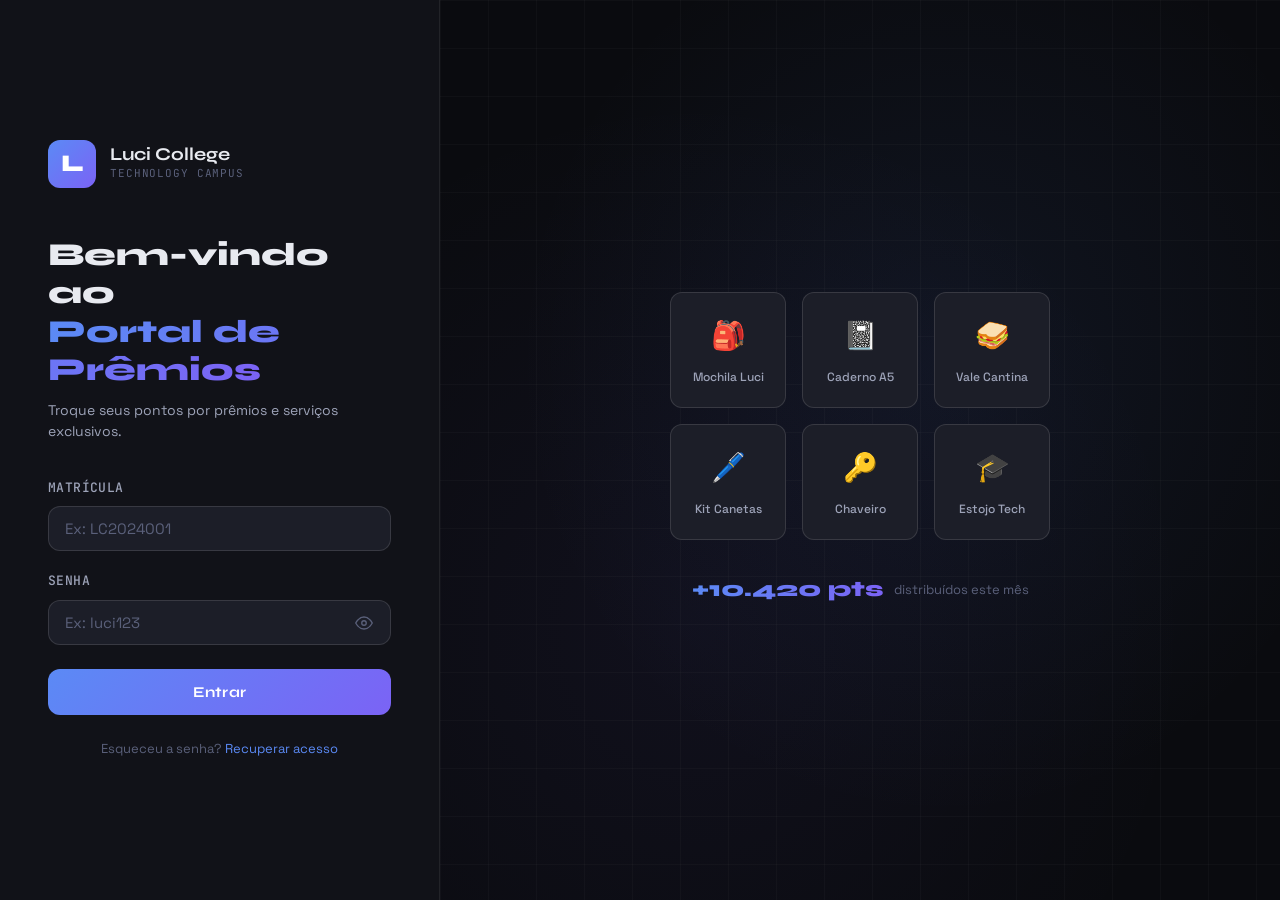
==== index.html @ dd3ebf3c "feat: initial commit" ====
<!DOCTYPE html>
<html lang="pt-BR">
<head>
  <meta charset="UTF-8" />
  <meta name="viewport" content="width=device-width, initial-scale=1.0" />
  <title>Luci College — Portal de Prêmios</title>
  <link rel="preconnect" href="https://fonts.googleapis.com" />
  <link rel="preconnect" href="https://fonts.gstatic.com" crossorigin />
  <link href="https://fonts.googleapis.com/css2?family=Space+Grotesk:wght@300;400;500;600;700&family=Syne:wght@400;700;800&family=JetBrains+Mono:wght@400;500&display=swap" rel="stylesheet" />
  <link rel="stylesheet" href="style.css" />
</head>
<body>

  <!-- ──────────── LOGIN OVERLAY ──────────── -->
  <div id="login-overlay" class="overlay active">
    <div class="login-card">
      <div class="login-logo">
        <div class="logo-mark">
          <span class="logo-l">L</span>
        </div>
        <div class="login-brand">
          <span class="brand-name">Luci College</span>
          <span class="brand-tag">Technology Campus</span>
        </div>
      </div>

      <h2 class="login-title">Bem-vindo ao<br/><em>Portal de Prêmios</em></h2>
      <p class="login-sub">Troque seus pontos por prêmios e serviços exclusivos.</p>

      <form id="login-form" class="login-form" autocomplete="off">
        <div class="field-group">
          <label for="matricula">Matrícula</label>
          <input type="text" id="matricula" name="matricula" placeholder="Ex: LC2024001" required />
        </div>
        <div class="field-group">
          <label for="senha">Senha</label>
          <div class="input-wrapper">
            <input type="password" id="senha" name="senha" placeholder="Ex: luci123" required />
            <button type="button" class="toggle-pass" onclick="togglePass()" title="Mostrar senha">
              <svg viewBox="0 0 24 24" fill="none" stroke="currentColor" stroke-width="1.8"><path d="M1 12s4-8 11-8 11 8 11 8-4 8-11 8-11-8-11-8z"/><circle cx="12" cy="12" r="3"/></svg>
            </button>
          </div>
        </div>
        <div id="login-error" class="login-error hidden">Matrícula ou senha inválidos.</div>
        <button type="submit" class="btn-login" id="btn-login">
          <span id="btn-text">Entrar</span>
          <span id="btn-loader" class="btn-loader hidden"></span>
        </button>
      </form>

      <p class="login-help">Esqueceu a senha? <a href="#" onclick="alert('Entre em contato com a secretaria.')">Recuperar acesso</a></p>
    </div>

    <div class="login-visual">
      <div class="visual-grid">
        <div class="vg-card vc1"><span class="vg-icon">🎒</span><span>Mochila Luci</span></div>
        <div class="vg-card vc2"><span class="vg-icon">📓</span><span>Caderno A5</span></div>
        <div class="vg-card vc3"><span class="vg-icon">🥪</span><span>Vale Cantina</span></div>
        <div class="vg-card vc4"><span class="vg-icon">🖊️</span><span>Kit Canetas</span></div>
        <div class="vg-card vc5"><span class="vg-icon">🔑</span><span>Chaveiro</span></div>
        <div class="vg-card vc6"><span class="vg-icon">🎓</span><span>Estojo Tech</span></div>
      </div>
      <div class="visual-tagline">
        <span class="tag-pts">+10.420 pts</span>
        <span class="tag-text">distribuídos este mês</span>
      </div>
    </div>
  </div>

  <!-- ──────────── MAIN APP ──────────── -->
  <div id="app" class="app hidden">

    <!-- HEADER -->
    <header class="header">
      <div class="header-left">
        <div class="logo-inline">
          <div class="logo-mark sm"><span class="logo-l">L</span></div>
          <span class="brand-name">Luci College</span>
        </div>
      </div>
      <nav class="header-nav">
        <a href="#catalogo" class="nav-link active" data-section="catalogo">Catálogo</a>
        <a href="#historico" class="nav-link" data-section="historico">Histórico</a>
        <a href="#ranking" class="nav-link" data-section="ranking">Ranking</a>
      </nav>
      <div class="header-right">
        <div class="pts-badge">
          <span class="pts-icon">⚡</span>
          <span id="header-pts">–</span>
          <span class="pts-label">pts</span>
        </div>
        <button class="btn-logout" onclick="logout()">Sair</button>
      </div>
    </header>

    <!-- HERO SECTION -->
    <section class="hero">
      <div class="hero-left">
        <p class="hero-greeting" id="hero-greeting">Olá, aluno!</p>
        <h1 class="hero-title">Seus <em>pontos</em>,<br/>seus <em>prêmios.</em></h1>
        <p class="hero-desc">Ganhe pontos participando das atividades da faculdade e troque por produtos e serviços exclusivos Luci College.</p>
        <div class="hero-points-card">
          <div class="hpc-row">
            <div class="hpc-block">
              <span class="hpc-num" id="pts-disponiveis">—</span>
              <span class="hpc-label">Pontos disponíveis</span>
            </div>
            <div class="hpc-divider"></div>
            <div class="hpc-block">
              <span class="hpc-num" id="pts-resgatados">—</span>
              <span class="hpc-label">Pontos resgatados</span>
            </div>
            <div class="hpc-divider"></div>
            <div class="hpc-block">
              <span class="hpc-num" id="resgates-total">—</span>
              <span class="hpc-label">Resgates feitos</span>
            </div>
          </div>
          <div class="hpc-bar-wrap">
            <div class="hpc-bar-track">
              <div class="hpc-bar-fill" id="pts-bar" style="width:0%"></div>
            </div>
            <span class="hpc-bar-label" id="pts-nivel-label">Nível Iniciante</span>
          </div>
        </div>
      </div>
      <div class="hero-right">
        <div class="hero-trophy">
          <div class="trophy-glow"></div>
          <div class="trophy-icon">🏆</div>
          <div class="trophy-ring r1"></div>
          <div class="trophy-ring r2"></div>
          <div class="trophy-ring r3"></div>
        </div>
      </div>
    </section>

    <!-- FILTER TABS -->
    <section class="catalog-header" id="catalogo">
      <div class="catalog-title-row">
        <h2 class="section-title">Catálogo de Prêmios</h2>
        <div class="search-wrap">
          <svg class="search-icon" viewBox="0 0 24 24" fill="none" stroke="currentColor" stroke-width="1.8"><circle cx="11" cy="11" r="8"/><path d="m21 21-4.35-4.35"/></svg>
          <input type="text" id="search-input" class="search-input" placeholder="Buscar prêmios..." oninput="filterProducts()" />
        </div>
      </div>
      <div class="filter-tabs">
        <button class="filter-tab active" data-cat="todos" onclick="setCategory(this)">Todos</button>
        <button class="filter-tab" data-cat="mochila" onclick="setCategory(this)">Mochilas</button>
        <button class="filter-tab" data-cat="papelaria" onclick="setCategory(this)">Papelaria</button>
        <button class="filter-tab" data-cat="servico" onclick="setCategory(this)">Serviços</button>
        <button class="filter-tab" data-cat="acessorio" onclick="setCategory(this)">Acessórios</button>
      </div>
    </section>

    <!-- PRODUCT GRID -->
    <section class="catalog-grid" id="products-grid">
      <!-- Cards injetados via JS -->
    </section>

    <!-- ──────────── HISTÓRICO ──────────── -->
    <section class="page-section hidden" id="historico">

      <!-- Hero do Histórico -->
      <div class="page-hero hist-hero">
        <div class="page-hero-left">
          <p class="hero-greeting">Seus resgates</p>
          <h1 class="hero-title">Histórico <em>completo</em></h1>
          <p class="hero-desc">Acompanhe todos os prêmios e serviços que você já resgatou com seus pontos.</p>
        </div>
        <div class="hist-stats-row">
          <div class="hist-stat-card">
            <span class="hsc-icon">🎁</span>
            <span class="hsc-num" id="hist-total-resgates">—</span>
            <span class="hsc-label">Resgates no total</span>
          </div>
          <div class="hist-stat-card">
            <span class="hsc-icon">⚡</span>
            <span class="hsc-num" id="hist-total-pts">—</span>
            <span class="hsc-label">Pontos utilizados</span>
          </div>
          <div class="hist-stat-card">
            <span class="hsc-icon">✅</span>
            <span class="hsc-num" id="hist-aprovados">—</span>
            <span class="hsc-label">Aprovados</span>
          </div>
          <div class="hist-stat-card">
            <span class="hsc-icon">⏳</span>
            <span class="hsc-num" id="hist-pendentes">—</span>
            <span class="hsc-label">Pendentes</span>
          </div>
        </div>
      </div>

      <!-- Filtros do histórico -->
      <div class="hist-controls">
        <div class="search-wrap">
          <svg class="search-icon" viewBox="0 0 24 24" fill="none" stroke="currentColor" stroke-width="1.8"><circle cx="11" cy="11" r="8"/><path d="m21 21-4.35-4.35"/></svg>
          <input type="text" id="hist-search" class="search-input" placeholder="Buscar por prêmio..." oninput="filterHistory()" />
        </div>
        <div class="hist-filter-group">
          <button class="filter-tab active" data-hstatus="todos" onclick="setHistStatus(this)">Todos</button>
          <button class="filter-tab" data-hstatus="aprovado" onclick="setHistStatus(this)">Aprovados</button>
          <button class="filter-tab" data-hstatus="pendente" onclick="setHistStatus(this)">Pendentes</button>
          <button class="filter-tab" data-hstatus="cancelado" onclick="setHistStatus(this)">Cancelados</button>
        </div>
      </div>

      <!-- Cards de histórico (mobile-friendly) -->
      <div class="hist-cards" id="hist-cards">
        <!-- injetado via JS -->
      </div>

      <!-- Tabela (desktop) -->
      <div class="history-table-wrap" id="hist-table-wrap">
        <table class="history-table">
          <thead>
            <tr>
              <th>Data</th>
              <th>Prêmio</th>
              <th>Categoria</th>
              <th>Pontos</th>
              <th>Status</th>
            </tr>
          </thead>
          <tbody id="history-body">
            <tr class="empty-row"><td colspan="5">Nenhum resgate encontrado.</td></tr>
          </tbody>
        </table>
      </div>

    </section>

    <!-- ──────────── RANKING ──────────── -->
    <section class="page-section hidden" id="ranking">

      <!-- Hero do Ranking -->
      <div class="page-hero rank-hero">
        <div class="page-hero-left">
          <p class="hero-greeting">Competição saudável</p>
          <h1 class="hero-title">Ranking do <em>Semestre</em></h1>
          <p class="hero-desc">Os alunos com mais pontos acumulados este semestre. Continue participando das atividades para subir no ranking!</p>
        </div>
        <div class="rank-hero-right">
          <div class="rank-podium">
            <div class="podium-item p2" id="podium-2">
              <div class="podium-avatar" id="pod-av-2">—</div>
              <div class="podium-name" id="pod-nm-2">—</div>
              <div class="podium-pts" id="pod-pt-2">—</div>
              <div class="podium-block b2">2</div>
            </div>
            <div class="podium-item p1" id="podium-1">
              <div class="podium-crown">👑</div>
              <div class="podium-avatar gold" id="pod-av-1">—</div>
              <div class="podium-name" id="pod-nm-1">—</div>
              <div class="podium-pts" id="pod-pt-1">—</div>
              <div class="podium-block b1">1</div>
            </div>
            <div class="podium-item p3" id="podium-3">
              <div class="podium-avatar" id="pod-av-3">—</div>
              <div class="podium-name" id="pod-nm-3">—</div>
              <div class="podium-pts" id="pod-pt-3">—</div>
              <div class="podium-block b3">3</div>
            </div>
          </div>
        </div>
      </div>

      <!-- Minha posição -->
      <div class="my-rank-banner" id="my-rank-banner">
        <span class="mrb-label">Sua posição atual</span>
        <span class="mrb-pos" id="my-rank-pos">—</span>
        <div class="mrb-divider"></div>
        <span class="mrb-pts" id="my-rank-pts">—</span>
        <span class="mrb-pts-label">pontos totais</span>
        <div class="mrb-divider"></div>
        <span class="mrb-diff" id="my-rank-diff"></span>
      </div>

      <!-- Filtros do ranking -->
      <div class="rank-controls">
        <div class="search-wrap">
          <svg class="search-icon" viewBox="0 0 24 24" fill="none" stroke="currentColor" stroke-width="1.8"><circle cx="11" cy="11" r="8"/><path d="m21 21-4.35-4.35"/></svg>
          <input type="text" id="rank-search" class="search-input" placeholder="Buscar aluno..." oninput="filterRanking()" />
        </div>
        <div class="rank-filter-group">
          <button class="filter-tab active" data-rcurso="todos" onclick="setRankCurso(this)">Todos os cursos</button>
          <button class="filter-tab" data-rcurso="Engenharia de Software" onclick="setRankCurso(this)">Eng. Software</button>
          <button class="filter-tab" data-rcurso="Ciência da Computação" onclick="setRankCurso(this)">Ciência Comp.</button>
          <button class="filter-tab" data-rcurso="Análise e Sistemas" onclick="setRankCurso(this)">Análise e Sist.</button>
        </div>
      </div>

      <!-- Lista de ranking -->
      <div class="ranking-list" id="ranking-list">
        <!-- injetado via JS -->
      </div>

    </section>

    <!-- FOOTER -->
    <footer class="footer">
      <div class="footer-left">
        <div class="logo-mark sm"><span class="logo-l">L</span></div>
        <span>© 2025 Luci College Technology Campus</span>
      </div>
      <div class="footer-right">
        <a href="#">Regulamento</a>
        <a href="#">Suporte</a>
        <a href="#">Secretaria</a>
      </div>
    </footer>

  </div>

  <!-- MODAL DE RESGATE -->
  <div id="modal-overlay" class="modal-overlay hidden">
    <div class="modal-card">
      <button class="modal-close" onclick="closeModal()">
        <svg viewBox="0 0 24 24" fill="none" stroke="currentColor" stroke-width="2"><path d="M18 6 6 18M6 6l12 12"/></svg>
      </button>
      <div class="modal-img" id="modal-img"></div>
      <div class="modal-body">
        <span class="modal-cat" id="modal-cat"></span>
        <h3 class="modal-title" id="modal-title"></h3>
        <p class="modal-desc" id="modal-desc"></p>
        <div class="modal-pts-row">
          <span class="modal-pts-num" id="modal-pts"></span>
          <span class="modal-pts-label">pontos</span>
        </div>
        <div class="modal-actions">
          <div id="modal-saldo-warning" class="saldo-warning hidden">Você não tem pontos suficientes.</div>
          <button class="btn-resgatar" id="btn-resgatar" onclick="confirmarResgate()">Resgatar agora</button>
        </div>
      </div>
    </div>
  </div>

  <!-- TOAST -->
  <div id="toast" class="toast hidden"></div>

  <script src="app.js"></script>
</body>
</html>
---- style.css ----
/* ══════════════════════════════════════════
   LUCI COLLEGE — PORTAL DE PRÊMIOS
   Design: Dark Tech / Geometric
   ══════════════════════════════════════════ */

@import url('https://fonts.googleapis.com/css2?family=Space+Grotesk:wght@300;400;500;600;700&family=Syne:wght@400;700;800&family=JetBrains+Mono:wght@400;500&display=swap');

/* ─── RESET & BASE ─── */
*, *::before, *::after { box-sizing: border-box; margin: 0; padding: 0; }

:root {
  --bg:         #0A0B0F;
  --bg2:        #111218;
  --bg3:        #16181F;
  --surface:    #1C1E28;
  --surface2:   #22253A;
  --border:     rgba(255,255,255,0.07);
  --border2:    rgba(255,255,255,0.12);

  --accent:     #5B8AF5;
  --accent2:    #7B63F5;
  --accent3:    #F5A623;
  --green:      #2FCC8B;
  --red:        #F5524A;

  --text:       #E8EAF0;
  --text2:      #9DA3B8;
  --text3:      #5A607A;

  --font-head:  'Syne', sans-serif;
  --font-body:  'Space Grotesk', sans-serif;
  --font-mono:  'JetBrains Mono', monospace;

  --radius:     12px;
  --radius-lg:  20px;
  --radius-xl:  32px;

  --shadow:     0 8px 32px rgba(0,0,0,0.5);
  --shadow-sm:  0 2px 12px rgba(0,0,0,0.4);
}

html { scroll-behavior: smooth; }

body {
  background: var(--bg);
  color: var(--text);
  font-family: var(--font-body);
  font-size: 16px;
  line-height: 1.6;
  min-height: 100vh;
  overflow-x: hidden;
}

a { color: var(--accent); text-decoration: none; }
a:hover { text-decoration: underline; }

/* ─── UTILITIES ─── */
.hidden { display: none !important; }
.active { display: flex !important; }

/* ══════════════════════════════════════════
   LOGIN OVERLAY
   ══════════════════════════════════════════ */

.overlay {
  position: fixed; inset: 0;
  display: none;
  z-index: 1000;
  background: var(--bg);
}

.overlay.active { display: flex; }

/* Login Card */
.login-card {
  width: 440px;
  min-height: 100vh;
  padding: 52px 48px;
  display: flex;
  flex-direction: column;
  justify-content: center;
  background: var(--bg2);
  border-right: 1px solid var(--border);
  flex-shrink: 0;
}

.login-logo {
  display: flex;
  align-items: center;
  gap: 14px;
  margin-bottom: 48px;
}

.logo-mark {
  width: 48px;
  height: 48px;
  background: linear-gradient(135deg, var(--accent), var(--accent2));
  border-radius: 12px;
  display: flex;
  align-items: center;
  justify-content: center;
  flex-shrink: 0;
}

.logo-mark.sm {
  width: 32px;
  height: 32px;
  border-radius: 8px;
}

.logo-l {
  font-family: var(--font-head);
  font-size: 24px;
  font-weight: 800;
  color: #fff;
  line-height: 1;
}

.logo-mark.sm .logo-l { font-size: 16px; }

.login-brand { display: flex; flex-direction: column; }

.brand-name {
  font-family: var(--font-head);
  font-size: 18px;
  font-weight: 700;
  color: var(--text);
  line-height: 1.1;
}

.brand-tag {
  font-size: 11px;
  color: var(--text3);
  letter-spacing: 0.08em;
  text-transform: uppercase;
  font-family: var(--font-mono);
}

.login-title {
  font-family: var(--font-head);
  font-size: 32px;
  font-weight: 800;
  color: var(--text);
  line-height: 1.2;
  margin-bottom: 10px;
}

.login-title em {
  font-style: normal;
  background: linear-gradient(90deg, var(--accent), var(--accent2));
  -webkit-background-clip: text;
  -webkit-text-fill-color: transparent;
  background-clip: text;
}

.login-sub {
  color: var(--text2);
  font-size: 14px;
  margin-bottom: 36px;
  line-height: 1.5;
}

.login-form { display: flex; flex-direction: column; gap: 20px; }

.field-group { display: flex; flex-direction: column; gap: 8px; }

.field-group label {
  font-size: 13px;
  font-weight: 500;
  color: var(--text2);
  letter-spacing: 0.03em;
  text-transform: uppercase;
  font-family: var(--font-mono);
}

.field-group input {
  background: var(--surface);
  border: 1px solid var(--border2);
  border-radius: var(--radius);
  padding: 12px 16px;
  color: var(--text);
  font-family: var(--font-body);
  font-size: 15px;
  outline: none;
  transition: border-color 0.2s, box-shadow 0.2s;
  width: 100%;
}

.field-group input:focus {
  border-color: var(--accent);
  box-shadow: 0 0 0 3px rgba(91,138,245,0.15);
}

.field-group input::placeholder { color: var(--text3); }

.input-wrapper { position: relative; }

.input-wrapper input { padding-right: 48px; }

.toggle-pass {
  position: absolute; right: 14px; top: 50%; transform: translateY(-50%);
  background: none; border: none; cursor: pointer; padding: 4px;
  color: var(--text3); display: flex; align-items: center;
  transition: color 0.2s;
}

.toggle-pass:hover { color: var(--text); }
.toggle-pass svg { width: 18px; height: 18px; }

.login-error {
  background: rgba(245,82,74,0.12);
  border: 1px solid rgba(245,82,74,0.3);
  border-radius: var(--radius);
  padding: 10px 14px;
  font-size: 13px;
  color: var(--red);
}

.btn-login {
  background: linear-gradient(135deg, var(--accent), var(--accent2));
  color: #fff;
  border: none;
  border-radius: var(--radius);
  padding: 14px;
  font-family: var(--font-head);
  font-size: 15px;
  font-weight: 700;
  cursor: pointer;
  transition: opacity 0.2s, transform 0.1s;
  display: flex; align-items: center; justify-content: center; gap: 8px;
  letter-spacing: 0.01em;
  margin-top: 4px;
}

.btn-login:hover { opacity: 0.9; }
.btn-login:active { transform: scale(0.99); }

.btn-loader {
  width: 18px; height: 18px;
  border: 2px solid rgba(255,255,255,0.3);
  border-top-color: #fff;
  border-radius: 50%;
  animation: spin 0.7s linear infinite;
}

@keyframes spin { to { transform: rotate(360deg); } }

.login-help {
  margin-top: 24px;
  font-size: 13px;
  color: var(--text3);
  text-align: center;
}

/* Login Visual Panel */
.login-visual {
  flex: 1;
  display: flex;
  flex-direction: column;
  align-items: center;
  justify-content: center;
  padding: 40px;
  position: relative;
  overflow: hidden;
  background: radial-gradient(ellipse at 60% 40%, rgba(91,138,245,0.08), transparent 60%),
              radial-gradient(ellipse at 30% 70%, rgba(123,99,245,0.06), transparent 60%);
}

.login-visual::before {
  content: '';
  position: absolute; inset: 0;
  background-image:
    linear-gradient(rgba(255,255,255,0.025) 1px, transparent 1px),
    linear-gradient(90deg, rgba(255,255,255,0.025) 1px, transparent 1px);
  background-size: 48px 48px;
  pointer-events: none;
}

.visual-grid {
  display: grid;
  grid-template-columns: repeat(3, 1fr);
  gap: 16px;
  max-width: 380px;
  width: 100%;
  position: relative;
  z-index: 1;
}

.vg-card {
  background: var(--surface);
  border: 1px solid var(--border2);
  border-radius: var(--radius);
  padding: 20px 16px;
  display: flex;
  flex-direction: column;
  align-items: center;
  gap: 10px;
  font-size: 12px;
  color: var(--text2);
  font-weight: 500;
  text-align: center;
  cursor: default;
  transition: transform 0.3s, border-color 0.3s;
  animation: floatIn 0.6s ease both;
}

.vg-card:hover { transform: translateY(-4px); border-color: var(--accent); color: var(--text); }
.vg-card .vg-icon { font-size: 28px; }

.vc1 { animation-delay: 0.05s; }
.vc2 { animation-delay: 0.10s; }
.vc3 { animation-delay: 0.15s; }
.vc4 { animation-delay: 0.20s; }
.vc5 { animation-delay: 0.25s; }
.vc6 { animation-delay: 0.30s; }

@keyframes floatIn {
  from { opacity: 0; transform: translateY(20px); }
  to   { opacity: 1; transform: translateY(0); }
}

.visual-tagline {
  margin-top: 32px;
  display: flex; align-items: center; gap: 10px;
  position: relative; z-index: 1;
}

.tag-pts {
  background: linear-gradient(90deg, var(--accent), var(--accent2));
  -webkit-background-clip: text;
  -webkit-text-fill-color: transparent;
  background-clip: text;
  font-family: var(--font-head);
  font-size: 22px;
  font-weight: 800;
}

.tag-text { color: var(--text3); font-size: 13px; }

/* ══════════════════════════════════════════
   APP LAYOUT
   ══════════════════════════════════════════ */

.app {
  display: flex !important;
  flex-direction: column;
  min-height: 100vh;
}

/* ─── HEADER ─── */
.header {
  position: sticky; top: 0; z-index: 100;
  background: rgba(10,11,15,0.85);
  backdrop-filter: blur(16px);
  border-bottom: 1px solid var(--border);
  padding: 0 40px;
  height: 64px;
  display: flex;
  align-items: center;
  gap: 24px;
}

.header-left { display: flex; align-items: center; }

.logo-inline { display: flex; align-items: center; gap: 10px; }
.logo-inline .brand-name { font-size: 15px; font-weight: 700; }

.header-nav {
  display: flex;
  gap: 4px;
  margin-left: 32px;
}

.nav-link {
  padding: 6px 16px;
  border-radius: 8px;
  font-size: 14px;
  font-weight: 500;
  color: var(--text2);
  transition: color 0.2s, background 0.2s;
  cursor: pointer;
}

.nav-link:hover, .nav-link.active {
  color: var(--text);
  background: var(--surface);
  text-decoration: none;
}

.header-right {
  margin-left: auto;
  display: flex;
  align-items: center;
  gap: 12px;
}

.pts-badge {
  display: flex; align-items: center; gap: 6px;
  background: var(--surface);
  border: 1px solid var(--border2);
  border-radius: 100px;
  padding: 6px 16px;
  font-size: 14px;
  font-weight: 600;
  color: var(--accent);
}

.pts-icon { font-size: 14px; }
.pts-label { color: var(--text3); font-size: 12px; font-weight: 400; }

.btn-logout {
  background: none;
  border: 1px solid var(--border2);
  border-radius: 8px;
  color: var(--text2);
  padding: 6px 14px;
  font-size: 13px;
  font-family: var(--font-body);
  cursor: pointer;
  transition: all 0.2s;
}

.btn-logout:hover { border-color: var(--red); color: var(--red); }

/* ─── HERO ─── */
.hero {
  display: flex;
  align-items: center;
  gap: 40px;
  padding: 64px 40px;
  max-width: 1200px;
  margin: 0 auto;
  width: 100%;
}

.hero-left { flex: 1; }

.hero-greeting {
  font-family: var(--font-mono);
  font-size: 13px;
  color: var(--accent);
  letter-spacing: 0.08em;
  margin-bottom: 16px;
  text-transform: uppercase;
}

.hero-title {
  font-family: var(--font-head);
  font-size: 52px;
  font-weight: 800;
  line-height: 1.1;
  margin-bottom: 16px;
  color: var(--text);
}

.hero-title em {
  font-style: normal;
  background: linear-gradient(90deg, var(--accent), var(--accent2));
  -webkit-background-clip: text;
  -webkit-text-fill-color: transparent;
  background-clip: text;
}

.hero-desc {
  color: var(--text2);
  font-size: 16px;
  line-height: 1.6;
  max-width: 480px;
  margin-bottom: 36px;
}

/* Points Card */
.hero-points-card {
  background: var(--surface);
  border: 1px solid var(--border2);
  border-radius: var(--radius-lg);
  padding: 24px 28px;
  max-width: 560px;
}

.hpc-row {
  display: flex;
  align-items: center;
  gap: 0;
  margin-bottom: 20px;
}

.hpc-block {
  flex: 1;
  display: flex;
  flex-direction: column;
  gap: 4px;
  padding: 0 16px;
}

.hpc-block:first-child { padding-left: 0; }
.hpc-block:last-child  { padding-right: 0; }

.hpc-num {
  font-family: var(--font-head);
  font-size: 28px;
  font-weight: 800;
  color: var(--accent);
}

.hpc-label {
  font-size: 12px;
  color: var(--text3);
  text-transform: uppercase;
  letter-spacing: 0.06em;
  font-family: var(--font-mono);
}

.hpc-divider {
  width: 1px;
  height: 40px;
  background: var(--border);
  flex-shrink: 0;
}

.hpc-bar-wrap {
  display: flex;
  align-items: center;
  gap: 12px;
}

.hpc-bar-track {
  flex: 1;
  height: 6px;
  background: var(--bg3);
  border-radius: 100px;
  overflow: hidden;
}

.hpc-bar-fill {
  height: 100%;
  background: linear-gradient(90deg, var(--accent), var(--accent2));
  border-radius: 100px;
  transition: width 1s cubic-bezier(0.22,1,0.36,1);
}

.hpc-bar-label {
  font-family: var(--font-mono);
  font-size: 11px;
  color: var(--accent);
  white-space: nowrap;
  letter-spacing: 0.04em;
}

/* Hero Right - Trophy */
.hero-right {
  flex-shrink: 0;
  width: 320px;
  display: flex;
  align-items: center;
  justify-content: center;
}

.hero-trophy {
  position: relative;
  width: 200px;
  height: 200px;
  display: flex;
  align-items: center;
  justify-content: center;
}

.trophy-glow {
  position: absolute;
  inset: -20%;
  background: radial-gradient(circle, rgba(91,138,245,0.15), transparent 70%);
  border-radius: 50%;
  animation: pulse 3s ease-in-out infinite;
}

@keyframes pulse {
  0%, 100% { transform: scale(1); opacity: 1; }
  50% { transform: scale(1.1); opacity: 0.7; }
}

.trophy-icon {
  font-size: 80px;
  position: relative;
  z-index: 2;
  animation: float 4s ease-in-out infinite;
}

@keyframes float {
  0%, 100% { transform: translateY(0); }
  50% { transform: translateY(-12px); }
}

.trophy-ring {
  position: absolute;
  border-radius: 50%;
  border: 1px solid rgba(91,138,245,0.15);
  animation: ringPulse 3s ease-in-out infinite;
}

.r1 { width: 160px; height: 160px; animation-delay: 0s; }
.r2 { width: 220px; height: 220px; animation-delay: 0.3s; }
.r3 { width: 280px; height: 280px; animation-delay: 0.6s; }

@keyframes ringPulse {
  0%, 100% { opacity: 0.3; }
  50% { opacity: 0.8; }
}

/* ─── CATALOG HEADER ─── */
.catalog-header {
  max-width: 1200px;
  margin: 0 auto;
  width: 100%;
  padding: 0 40px 24px;
}

.catalog-title-row {
  display: flex;
  align-items: center;
  justify-content: space-between;
  margin-bottom: 20px;
  gap: 20px;
}

.section-title {
  font-family: var(--font-head);
  font-size: 24px;
  font-weight: 800;
  color: var(--text);
}

.search-wrap {
  position: relative;
  width: 280px;
}

.search-icon {
  position: absolute; left: 12px; top: 50%; transform: translateY(-50%);
  width: 16px; height: 16px;
  color: var(--text3);
  pointer-events: none;
}

.search-input {
  width: 100%;
  background: var(--surface);
  border: 1px solid var(--border2);
  border-radius: var(--radius);
  padding: 10px 14px 10px 38px;
  color: var(--text);
  font-family: var(--font-body);
  font-size: 14px;
  outline: none;
  transition: border-color 0.2s;
}

.search-input:focus { border-color: var(--accent); }
.search-input::placeholder { color: var(--text3); }

.filter-tabs {
  display: flex;
  gap: 8px;
  flex-wrap: wrap;
}

.filter-tab {
  background: none;
  border: 1px solid var(--border2);
  border-radius: 100px;
  padding: 7px 20px;
  font-family: var(--font-body);
  font-size: 13px;
  font-weight: 500;
  color: var(--text2);
  cursor: pointer;
  transition: all 0.2s;
}

.filter-tab:hover { border-color: var(--accent); color: var(--text); }

.filter-tab.active {
  background: linear-gradient(135deg, var(--accent), var(--accent2));
  border-color: transparent;
  color: #fff;
}

/* ─── CATALOG GRID ─── */
.catalog-grid {
  display: grid;
  grid-template-columns: repeat(auto-fill, minmax(260px, 1fr));
  gap: 20px;
  max-width: 1200px;
  margin: 0 auto;
  padding: 0 40px 80px;
  width: 100%;
}

/* Product Card */
.product-card {
  background: var(--surface);
  border: 1px solid var(--border);
  border-radius: var(--radius-lg);
  overflow: hidden;
  cursor: pointer;
  transition: transform 0.25s, border-color 0.25s, box-shadow 0.25s;
  display: flex;
  flex-direction: column;
  animation: cardIn 0.4s ease both;
}

@keyframes cardIn {
  from { opacity: 0; transform: translateY(16px); }
  to   { opacity: 1; transform: translateY(0); }
}

.product-card:hover {
  transform: translateY(-6px);
  border-color: var(--accent);
  box-shadow: 0 16px 48px rgba(91,138,245,0.15);
}

.product-card.unavailable {
  opacity: 0.5;
  cursor: not-allowed;
}

.product-card.unavailable:hover {
  transform: none;
  border-color: var(--border);
  box-shadow: none;
}

.pc-img {
  height: 140px;
  background: var(--bg3);
  display: flex;
  align-items: center;
  justify-content: center;
  font-size: 56px;
  position: relative;
  overflow: hidden;
}

.pc-img::after {
  content: '';
  position: absolute; inset: 0;
  background: linear-gradient(to bottom, transparent 60%, rgba(28,30,40,0.6));
}

.pc-badge {
  position: absolute; top: 12px; left: 12px; z-index: 1;
  background: var(--surface2);
  border: 1px solid var(--border2);
  border-radius: 6px;
  padding: 3px 10px;
  font-family: var(--font-mono);
  font-size: 10px;
  color: var(--text3);
  text-transform: uppercase;
  letter-spacing: 0.06em;
}

.pc-badge.servico { border-color: rgba(47,204,139,0.4); color: var(--green); }
.pc-badge.mochila { border-color: rgba(91,138,245,0.4); color: var(--accent); }

.pc-body { padding: 18px 18px 20px; flex: 1; display: flex; flex-direction: column; gap: 8px; }

.pc-name {
  font-family: var(--font-head);
  font-size: 16px;
  font-weight: 700;
  color: var(--text);
  line-height: 1.3;
}

.pc-desc {
  font-size: 13px;
  color: var(--text2);
  line-height: 1.4;
  flex: 1;
}

.pc-footer {
  display: flex;
  align-items: center;
  justify-content: space-between;
  margin-top: 12px;
  padding-top: 12px;
  border-top: 1px solid var(--border);
}

.pc-pts {
  font-family: var(--font-head);
  font-size: 20px;
  font-weight: 800;
  color: var(--accent3);
}

.pc-pts-label {
  font-size: 11px;
  color: var(--text3);
  font-family: var(--font-mono);
  text-transform: uppercase;
  letter-spacing: 0.05em;
}

.pc-btn {
  background: linear-gradient(135deg, var(--accent), var(--accent2));
  border: none;
  border-radius: 8px;
  color: #fff;
  padding: 7px 16px;
  font-size: 13px;
  font-family: var(--font-head);
  font-weight: 700;
  cursor: pointer;
  transition: opacity 0.2s;
}

.pc-btn:hover { opacity: 0.85; }
.pc-btn.disabled { background: var(--surface2); color: var(--text3); cursor: not-allowed; }

/* ══════════════════════════════════════════
   PAGE SECTIONS (Histórico & Ranking)
   ══════════════════════════════════════════ */

.page-section {
  width: 100%;
  display: flex;
  flex-direction: column;
}

/* ─── PAGE HERO (shared) ─── */
.page-hero {
  display: flex;
  align-items: center;
  justify-content: space-between;
  gap: 40px;
  padding: 56px 40px 40px;
  max-width: 1200px;
  margin: 0 auto;
  width: 100%;
}

.page-hero-left { flex: 1; max-width: 420px; }

/* ══════════════════════════════════════════
   HISTÓRICO
   ══════════════════════════════════════════ */

/* Stats row no hero do histórico */
.hist-stats-row {
  display: grid;
  grid-template-columns: repeat(2, 1fr);
  gap: 12px;
  flex-shrink: 0;
}

.hist-stat-card {
  background: var(--surface);
  border: 1px solid var(--border2);
  border-radius: var(--radius-lg);
  padding: 20px;
  display: flex;
  flex-direction: column;
  align-items: flex-start;
  gap: 6px;
  min-width: 140px;
}

.hsc-icon { font-size: 22px; }

.hsc-num {
  font-family: var(--font-head);
  font-size: 28px;
  font-weight: 800;
  color: var(--accent);
  line-height: 1;
}

.hsc-label {
  font-family: var(--font-mono);
  font-size: 10px;
  color: var(--text3);
  text-transform: uppercase;
  letter-spacing: 0.07em;
}

/* Controles */
.hist-controls {
  display: flex;
  align-items: center;
  gap: 16px;
  flex-wrap: wrap;
  padding: 0 40px 24px;
  max-width: 1200px;
  margin: 0 auto;
  width: 100%;
}

.hist-filter-group, .rank-filter-group {
  display: flex;
  gap: 8px;
  flex-wrap: wrap;
}

/* Hist Cards (timeline visual) */
.hist-cards {
  display: none; /* mostrado só em mobile */
}

/* Tabela */
.history-table-wrap {
  overflow-x: auto;
  border: 1px solid var(--border);
  border-radius: var(--radius-lg);
  margin: 0 40px 80px;
}

.history-table {
  width: 100%;
  border-collapse: collapse;
  font-size: 14px;
}

.history-table th, .history-table td {
  padding: 14px 20px;
  text-align: left;
  border-bottom: 1px solid var(--border);
}

.history-table thead th {
  background: var(--surface);
  color: var(--text2);
  font-weight: 500;
  font-family: var(--font-mono);
  font-size: 11px;
  text-transform: uppercase;
  letter-spacing: 0.08em;
  white-space: nowrap;
}

.history-table tbody tr:last-child td { border-bottom: none; }
.history-table tbody tr { transition: background 0.15s; }
.history-table tbody tr:hover td { background: var(--surface); }
.history-table .empty-row td { text-align: center; color: var(--text3); padding: 60px; }

.history-table .td-emoji { font-size: 20px; }

.status-badge {
  display: inline-flex;
  align-items: center;
  gap: 4px;
  padding: 4px 12px;
  border-radius: 100px;
  font-size: 12px;
  font-weight: 500;
  font-family: var(--font-mono);
  white-space: nowrap;
}

.status-badge.aprovado  { background: rgba(47,204,139,0.12);  color: var(--green);   border: 1px solid rgba(47,204,139,0.25); }
.status-badge.pendente  { background: rgba(245,166,35,0.12);  color: var(--accent3); border: 1px solid rgba(245,166,35,0.25); }
.status-badge.cancelado { background: rgba(245,82,74,0.12);   color: var(--red);     border: 1px solid rgba(245,82,74,0.25);  }
.status-badge.entregue  { background: rgba(91,138,245,0.12);  color: var(--accent);  border: 1px solid rgba(91,138,245,0.25); }

.cat-pill {
  display: inline-block;
  padding: 3px 10px;
  border-radius: 6px;
  font-size: 11px;
  background: var(--surface2);
  color: var(--text3);
  font-family: var(--font-mono);
  text-transform: uppercase;
  letter-spacing: 0.05em;
}

/* ══════════════════════════════════════════
   RANKING
   ══════════════════════════════════════════ */

/* Pódio */
.rank-hero-right { flex-shrink: 0; }

.rank-podium {
  display: flex;
  align-items: flex-end;
  gap: 8px;
  padding-bottom: 8px;
}

.podium-item {
  display: flex;
  flex-direction: column;
  align-items: center;
  gap: 6px;
}

.podium-avatar {
  width: 44px; height: 44px;
  border-radius: 50%;
  background: var(--surface2);
  border: 2px solid var(--border2);
  display: flex; align-items: center; justify-content: center;
  font-family: var(--font-head);
  font-size: 14px;
  font-weight: 700;
  color: var(--text2);
  flex-shrink: 0;
}

.podium-avatar.gold {
  border-color: #FFD700;
  color: #FFD700;
  background: rgba(255,215,0,0.08);
  width: 52px; height: 52px;
  font-size: 16px;
}

.podium-crown {
  font-size: 18px;
  animation: float 3s ease-in-out infinite;
}

.podium-name {
  font-size: 11px;
  font-weight: 600;
  color: var(--text2);
  text-align: center;
  max-width: 80px;
  white-space: nowrap;
  overflow: hidden;
  text-overflow: ellipsis;
}

.podium-pts {
  font-family: var(--font-mono);
  font-size: 11px;
  color: var(--accent);
}

.podium-block {
  width: 70px;
  display: flex;
  align-items: center;
  justify-content: center;
  border-radius: var(--radius) var(--radius) 0 0;
  font-family: var(--font-head);
  font-weight: 800;
  font-size: 18px;
}

.b1 { height: 80px; background: linear-gradient(180deg, rgba(255,215,0,0.2), rgba(255,215,0,0.06)); color: #FFD700; border: 1px solid rgba(255,215,0,0.3); width: 80px; }
.b2 { height: 60px; background: linear-gradient(180deg, rgba(192,192,192,0.15), rgba(192,192,192,0.04)); color: #C0C0C0; border: 1px solid rgba(192,192,192,0.2); }
.b3 { height: 44px; background: linear-gradient(180deg, rgba(205,127,50,0.15), rgba(205,127,50,0.04)); color: #CD7F32; border: 1px solid rgba(205,127,50,0.2); }

/* Meu banner de posição */
.my-rank-banner {
  display: flex;
  align-items: center;
  gap: 16px;
  background: rgba(91,138,245,0.06);
  border: 1px solid rgba(91,138,245,0.25);
  border-radius: var(--radius-lg);
  padding: 16px 24px;
  margin: 0 40px 32px;
}

.mrb-label {
  font-family: var(--font-mono);
  font-size: 11px;
  color: var(--text3);
  text-transform: uppercase;
  letter-spacing: 0.07em;
  white-space: nowrap;
}

.mrb-pos {
  font-family: var(--font-head);
  font-size: 28px;
  font-weight: 800;
  color: var(--accent);
  white-space: nowrap;
}

.mrb-divider {
  width: 1px;
  height: 28px;
  background: var(--border2);
  flex-shrink: 0;
}

.mrb-pts {
  font-family: var(--font-head);
  font-size: 20px;
  font-weight: 700;
  color: var(--text);
}

.mrb-pts-label {
  font-size: 13px;
  color: var(--text3);
}

.mrb-diff {
  margin-left: auto;
  font-size: 13px;
  color: var(--text2);
  font-family: var(--font-mono);
}

/* Controles ranking */
.rank-controls {
  display: flex;
  align-items: center;
  gap: 16px;
  flex-wrap: wrap;
  padding: 0 40px 24px;
  max-width: 1200px;
  margin: 0 auto;
  width: 100%;
}

/* Lista ranking */
.ranking-list {
  display: flex;
  flex-direction: column;
  gap: 10px;
  padding: 0 40px 80px;
}

.ranking-item {
  background: var(--surface);
  border: 1px solid var(--border);
  border-radius: var(--radius-lg);
  padding: 16px 24px;
  display: flex;
  align-items: center;
  gap: 16px;
  transition: border-color 0.2s, transform 0.2s;
  animation: cardIn 0.3s ease both;
}

.ranking-item:hover { border-color: var(--border2); transform: translateX(4px); }
.ranking-item.me {
  border-color: var(--accent);
  background: rgba(91,138,245,0.06);
}
.ranking-item.me:hover { transform: translateX(4px); }

.rank-pos {
  font-family: var(--font-head);
  font-size: 18px;
  font-weight: 800;
  color: var(--text3);
  width: 40px;
  text-align: center;
  flex-shrink: 0;
}

.rank-pos.gold   { color: #FFD700; }
.rank-pos.silver { color: #C0C0C0; }
.rank-pos.bronze { color: #CD7F32; }

.rank-avatar {
  width: 44px; height: 44px;
  border-radius: 50%;
  background: var(--surface2);
  border: 1px solid var(--border2);
  display: flex; align-items: center; justify-content: center;
  font-family: var(--font-head);
  font-weight: 700; font-size: 14px;
  color: var(--accent);
  flex-shrink: 0;
}

.ranking-item.me .rank-avatar {
  border-color: var(--accent);
  background: rgba(91,138,245,0.12);
}

.rank-info { flex: 1; min-width: 0; }

.rank-name {
  font-weight: 600;
  font-size: 15px;
  color: var(--text);
  display: flex;
  align-items: center;
  gap: 8px;
  white-space: nowrap;
  overflow: hidden;
  text-overflow: ellipsis;
}

.rank-me-tag {
  font-size: 10px;
  font-family: var(--font-mono);
  color: var(--accent);
  background: rgba(91,138,245,0.15);
  border: 1px solid rgba(91,138,245,0.3);
  border-radius: 4px;
  padding: 2px 6px;
  letter-spacing: 0.05em;
  flex-shrink: 0;
}

.rank-course {
  font-size: 12px;
  color: var(--text3);
  margin-top: 2px;
  white-space: nowrap;
  overflow: hidden;
  text-overflow: ellipsis;
}

.rank-right {
  display: flex;
  flex-direction: column;
  align-items: flex-end;
  gap: 4px;
  flex-shrink: 0;
}

.rank-pts {
  font-family: var(--font-head);
  font-size: 20px;
  font-weight: 800;
  color: var(--accent);
}

.rank-bar-wrap {
  width: 100px;
  height: 4px;
  background: var(--bg3);
  border-radius: 100px;
  overflow: hidden;
}

.rank-bar-fill {
  height: 100%;
  background: linear-gradient(90deg, var(--accent), var(--accent2));
  border-radius: 100px;
  transition: width 0.8s ease;
}

/* ─── MODAL ─── */
.modal-overlay {
  position: fixed; inset: 0; z-index: 500;
  background: rgba(0,0,0,0.7);
  backdrop-filter: blur(6px);
  display: flex; align-items: center; justify-content: center;
  padding: 20px;
}

.modal-card {
  background: var(--bg2);
  border: 1px solid var(--border2);
  border-radius: var(--radius-xl);
  width: 100%;
  max-width: 440px;
  overflow: hidden;
  position: relative;
  animation: modalIn 0.25s ease;
}

@keyframes modalIn {
  from { opacity: 0; transform: scale(0.95); }
  to   { opacity: 1; transform: scale(1); }
}

.modal-close {
  position: absolute; top: 16px; right: 16px;
  background: var(--surface);
  border: 1px solid var(--border2);
  border-radius: 50%;
  width: 32px; height: 32px;
  display: flex; align-items: center; justify-content: center;
  cursor: pointer; z-index: 2;
  color: var(--text2);
  transition: all 0.2s;
}

.modal-close:hover { border-color: var(--red); color: var(--red); }
.modal-close svg { width: 16px; height: 16px; }

.modal-img {
  height: 180px;
  background: var(--bg3);
  display: flex; align-items: center; justify-content: center;
  font-size: 72px;
}

.modal-body { padding: 24px 28px 28px; }

.modal-cat {
  font-family: var(--font-mono);
  font-size: 11px;
  color: var(--text3);
  text-transform: uppercase;
  letter-spacing: 0.08em;
  display: block;
  margin-bottom: 8px;
}

.modal-title {
  font-family: var(--font-head);
  font-size: 22px;
  font-weight: 800;
  color: var(--text);
  margin-bottom: 10px;
}

.modal-desc { font-size: 14px; color: var(--text2); line-height: 1.5; margin-bottom: 20px; }

.modal-pts-row {
  display: flex; align-items: baseline; gap: 8px;
  margin-bottom: 20px;
}

.modal-pts-num {
  font-family: var(--font-head);
  font-size: 36px;
  font-weight: 800;
  color: var(--accent3);
}

.modal-pts-label { font-size: 16px; color: var(--text2); }

.saldo-warning {
  background: rgba(245,82,74,0.1);
  border: 1px solid rgba(245,82,74,0.3);
  border-radius: var(--radius);
  padding: 10px 14px;
  font-size: 13px;
  color: var(--red);
  margin-bottom: 12px;
}

.btn-resgatar {
  width: 100%;
  background: linear-gradient(135deg, var(--accent), var(--accent2));
  color: #fff;
  border: none;
  border-radius: var(--radius);
  padding: 14px;
  font-family: var(--font-head);
  font-size: 16px;
  font-weight: 700;
  cursor: pointer;
  transition: opacity 0.2s;
}

.btn-resgatar:hover { opacity: 0.9; }
.btn-resgatar:disabled { opacity: 0.4; cursor: not-allowed; }

/* ─── TOAST ─── */
.toast {
  position: fixed; bottom: 28px; left: 50%; transform: translateX(-50%);
  z-index: 999;
  background: var(--surface2);
  border: 1px solid var(--border2);
  border-radius: 100px;
  padding: 12px 24px;
  font-size: 14px;
  font-weight: 500;
  color: var(--text);
  box-shadow: var(--shadow);
  animation: toastIn 0.3s ease;
  white-space: nowrap;
}

@keyframes toastIn {
  from { opacity: 0; transform: translateX(-50%) translateY(16px); }
  to   { opacity: 1; transform: translateX(-50%) translateY(0); }
}

/* ─── FOOTER ─── */
.footer {
  background: var(--bg2);
  border-top: 1px solid var(--border);
  padding: 24px 40px;
  display: flex;
  align-items: center;
  justify-content: space-between;
  gap: 20px;
  font-size: 13px;
  color: var(--text3);
}

.footer-left { display: flex; align-items: center; gap: 10px; }
.footer-right { display: flex; gap: 20px; }
.footer-right a { color: var(--text3); font-size: 13px; }
.footer-right a:hover { color: var(--text); text-decoration: none; }

/* ─── RESPONSIVE ─── */
@media (max-width: 900px) {
  .login-visual { display: none; }
  .login-card { width: 100%; min-height: 100vh; }
  .hero { flex-direction: column; padding: 40px 20px; }
  .hero-right { display: none; }
  .hero-title { font-size: 36px; }
  .header { padding: 0 20px; }
  .header-nav { display: none; }
  .catalog-header, .catalog-grid { padding-left: 20px; padding-right: 20px; }
  .catalog-grid { grid-template-columns: repeat(auto-fill, minmax(200px, 1fr)); }
  .page-hero { flex-direction: column; padding: 32px 20px 24px; gap: 24px; }
  .hist-stats-row { grid-template-columns: repeat(2, 1fr); width: 100%; }
  .hist-controls { padding: 0 20px 20px; flex-direction: column; align-items: flex-start; }
  .history-table-wrap { margin: 0 20px 60px; }
  .history-table th:nth-child(3), .history-table td:nth-child(3) { display: none; }
  .rank-hero-right { display: none; }
  .rank-controls { padding: 0 20px 20px; flex-direction: column; align-items: flex-start; }
  .ranking-list { padding: 0 20px 60px; }
  .my-rank-banner { margin: 0 20px 24px; flex-wrap: wrap; gap: 10px; }
  .rank-bar-wrap { display: none; }
  .footer { flex-direction: column; text-align: center; }
}

@media (max-width: 600px) {
  .catalog-title-row { flex-direction: column; align-items: flex-start; }
  .search-wrap { width: 100%; }
  .catalog-grid { grid-template-columns: 1fr 1fr; }
  .hist-stat-card { padding: 14px; }
  .hsc-num { font-size: 22px; }
}
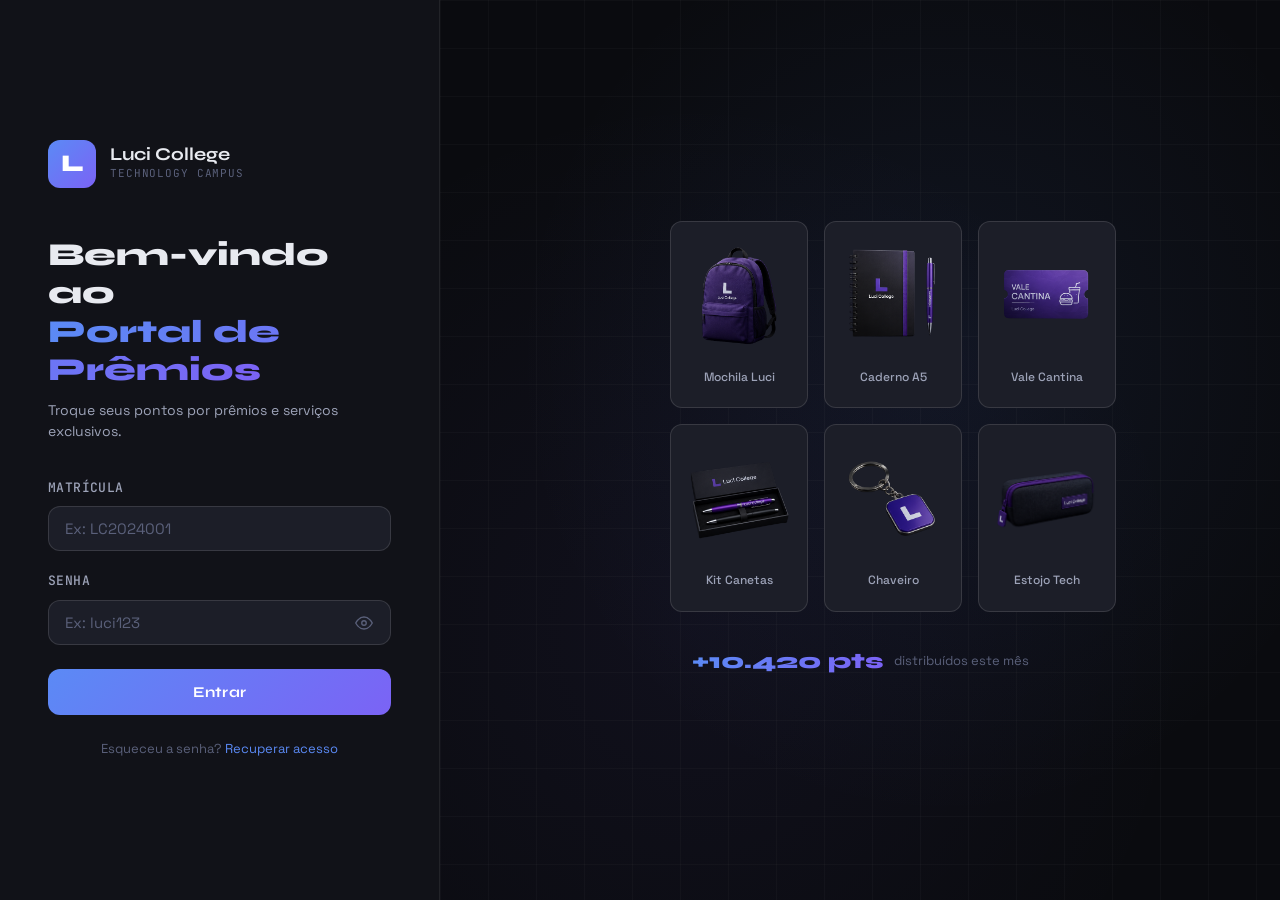
==== commit a6d420c8: "feat: add new product photos and regulations." ====
--- a/index.html
+++ b/index.html
@@ -4,6 +4,7 @@
   <meta charset="UTF-8" />
   <meta name="viewport" content="width=device-width, initial-scale=1.0" />
   <title>Luci College — Portal de Prêmios</title>
+    <link rel="icon" href="data:image/svg+xml,<svg xmlns='http://www.w3.org/2000/svg' viewBox='0 0 100 100'><text y='.9em' font-size='90'>🎒</text></svg>"/>
   <link rel="preconnect" href="https://fonts.googleapis.com" />
   <link rel="preconnect" href="https://fonts.gstatic.com" crossorigin />
   <link href="https://fonts.googleapis.com/css2?family=Space+Grotesk:wght@300;400;500;600;700&family=Syne:wght@400;700;800&family=JetBrains+Mono:wght@400;500&display=swap" rel="stylesheet" />
@@ -53,12 +54,12 @@
 
     <div class="login-visual">
       <div class="visual-grid">
-        <div class="vg-card vc1"><span class="vg-icon">🎒</span><span>Mochila Luci</span></div>
-        <div class="vg-card vc2"><span class="vg-icon">📓</span><span>Caderno A5</span></div>
-        <div class="vg-card vc3"><span class="vg-icon">🥪</span><span>Vale Cantina</span></div>
-        <div class="vg-card vc4"><span class="vg-icon">🖊️</span><span>Kit Canetas</span></div>
-        <div class="vg-card vc5"><span class="vg-icon">🔑</span><span>Chaveiro</span></div>
-        <div class="vg-card vc6"><span class="vg-icon">🎓</span><span>Estojo Tech</span></div>
+        <div class="vg-card vc1"><img src="./img/MochilaLuci.png" alt="Mochila Luci" class="vg-img"><span>Mochila Luci</span></div>
+        <div class="vg-card vc2"><img src="./img/CadernoLuci.png" alt="Caderno A5" class="vg-img"><span>Caderno A5</span></div>
+        <div class="vg-card vc3"><img src="./img/ValeCantinaLuci.png" alt="Vale Cantina" class="vg-img"><span>Vale Cantina</span></div>
+        <div class="vg-card vc4"><img src="./img/KitCanetaLuci.png" alt="Kit Canetas" class="vg-img"><span>Kit Canetas</span></div>
+        <div class="vg-card vc5"><img src="./img/ChaveiroLuci.png" alt="Chaveiro" class="vg-img"><span>Chaveiro</span></div>
+        <div class="vg-card vc6"><img src="./img/EstojoLuci.png" alt="Estojo Tech" class="vg-img"><span>Estojo Tech</span></div>
       </div>
       <div class="visual-tagline">
         <span class="tag-pts">+10.420 pts</span>
@@ -305,7 +306,7 @@
         <span>© 2025 Luci College Technology Campus</span>
       </div>
       <div class="footer-right">
-        <a href="#">Regulamento</a>
+        <a href="#" onclick="openRegulamento(); return false;">Regulamento</a>
         <a href="#">Suporte</a>
         <a href="#">Secretaria</a>
       </div>
@@ -335,7 +336,78 @@
       </div>
     </div>
   </div>
-
+  <!-- MODAL REGULAMENTO -->
+<div id="modal-regulamento" class="modal-overlay hidden" onclick="closeRegulamento(event)">
+  <div class="modal-card reg-modal-card" onclick="event.stopPropagation()">
+    <div class="reg-modal-header">
+      <div class="reg-modal-header-left">
+        <div class="reg-icon-badge">📄</div>
+        <div>
+          <h3 class="modal-title">Regulamento do Programa</h3>
+          <p class="reg-subtitle">Luci College — Portal de Prêmios · 2025</p>
+        </div>
+      </div>
+      <button class="modal-close" onclick="closeRegulamento()">
+        <svg viewBox="0 0 24 24" fill="none" stroke="currentColor" stroke-width="2">
+          <path d="M18 6 6 18M6 6l12 12"/>
+        </svg>
+      </button>
+    </div>
+
+    <div class="reg-modal-body">
+
+      <div class="reg-section">
+        <p class="reg-section-title">1. Como ganhar pontos</p>
+        <ul class="reg-rule-list">
+          <li>✔ Presença em aulas: 1 ponto por aula com frequência acima de 75%.</li>
+          <li>✔ Provas e avaliações: pontos proporcionais à nota (até 50 pts por avaliação).</li>
+          <li>✔ Entrega no prazo: bônus de 10 pontos por trabalho entregue antes do vencimento.</li>
+          <li>✔ Eventos e semanas acadêmicas: pontos variáveis conforme a atividade.</li>
+        </ul>
+      </div>
+
+      <div class="reg-section">
+        <p class="reg-section-title">2. Tabela de pontuação</p>
+        <table class="reg-pts-table">
+          <thead><tr><th>Atividade</th><th>Pontos</th></tr></thead>
+          <tbody>
+            <tr><td>Frequência semanal (acima de 75%)</td><td>+1 pt / aula</td></tr>
+            <tr><td>Nota em prova</td><td>até 50 pts</td></tr>
+            <tr><td>Trabalho entregue no prazo</td><td>+10 pts</td></tr>
+            <tr><td>Participação em eventos</td><td>20–100 pts</td></tr>
+            <tr><td>Indicação de colega matriculado</td><td>+30 pts</td></tr>
+          </tbody>
+        </table>
+      </div>
+
+      <div class="reg-section">
+        <p class="reg-section-title">3. Regras de resgate</p>
+        <ul class="reg-rule-list">
+          <li>✔ Resgates são exclusivos ao titular da matrícula.</li>
+          <li>✔ O resgate é definitivo — pontos debitados não são estornados.</li>
+          <li>✔ Prêmios físicos devem ser retirados na secretaria em até 15 dias.</li>
+          <li>✔ Serviços digitais são liberados automaticamente após aprovação.</li>
+          <li>✔ Limite de 5 resgates por mês por aluno.</li>
+        </ul>
+      </div>
+
+      <div class="reg-section">
+        <p class="reg-section-title">4. Validade dos pontos</p>
+        <ul class="reg-rule-list">
+          <li>⚠ Os pontos expiram ao final de cada semestre letivo.</li>
+          <li>⚠ Pontos não são cumulativos entre semestres.</li>
+          <li>⚠ Em caso de trancamento ou cancelamento, os pontos são anulados.</li>
+        </ul>
+      </div>
+
+    </div>
+
+    <div class="reg-modal-footer">
+      <span class="reg-footer-note">Dúvidas? Fale com a secretaria.</span>
+      <button class="btn-resgatar" onclick="closeRegulamento()">Entendido</button>
+    </div>
+  </div>
+</div>
   <!-- TOAST -->
   <div id="toast" class="toast hidden"></div>
 
--- a/style.css
+++ b/style.css
@@ -67,6 +67,13 @@
   display: none;
   z-index: 1000;
   background: var(--bg);
+}
+
+.vg-img {
+    width: 104px;
+    height: 104px;
+    object-fit: contain;
+    margin-bottom: 12px;
 }
 
 .overlay.active { display: flex; }
@@ -1375,6 +1382,51 @@
   from { opacity: 0; transform: translateX(-50%) translateY(16px); }
   to   { opacity: 1; transform: translateX(-50%) translateY(0); }
 }
+
+.reg-modal-card {
+  max-width: 640px;
+  max-height: 80vh;
+  display: flex;
+  flex-direction: column;
+  overflow: hidden;
+}
+.reg-modal-header {
+  display: flex;
+  align-items: center;
+  justify-content: space-between;
+  padding: 20px 24px 16px;
+  border-bottom: 1px solid rgba(255,255,255,0.08);
+  flex-shrink: 0;
+}
+.reg-modal-header-left { display: flex; align-items: center; gap: 12px; }
+.reg-icon-badge {
+  width: 40px; height: 40px;
+  border-radius: 10px;
+  background: rgba(255,255,255,0.08);
+  display: flex; align-items: center; justify-content: center;
+  font-size: 20px;
+}
+.reg-subtitle { font-size: 12px; opacity: 0.5; margin: 2px 0 0; }
+.reg-modal-body { overflow-y: auto; padding: 20px 24px; flex: 1; }
+.reg-section { margin-bottom: 24px; }
+.reg-section-title {
+  font-size: 11px; font-weight: 600;
+  letter-spacing: 0.08em; text-transform: uppercase;
+  opacity: 0.5; margin: 0 0 10px;
+}
+.reg-rule-list { list-style: none; padding: 0; margin: 0; display: flex; flex-direction: column; gap: 8px; }
+.reg-rule-list li { font-size: 14px; line-height: 1.5; opacity: 0.85; }
+.reg-pts-table { width: 100%; border-collapse: collapse; font-size: 13px; }
+.reg-pts-table th { text-align: left; padding: 8px; opacity: 0.5; border-bottom: 1px solid rgba(255,255,255,0.08); }
+.reg-pts-table td { padding: 8px; border-bottom: 1px solid rgba(255,255,255,0.06); }
+.reg-modal-footer {
+  padding: 14px 24px;
+  border-top: 1px solid rgba(255,255,255,0.08);
+  display: flex; align-items: center;
+  justify-content: space-between;
+  flex-shrink: 0;
+}
+.reg-footer-note { font-size: 12px; opacity: 0.4; }
 
 /* ─── FOOTER ─── */
 .footer {
